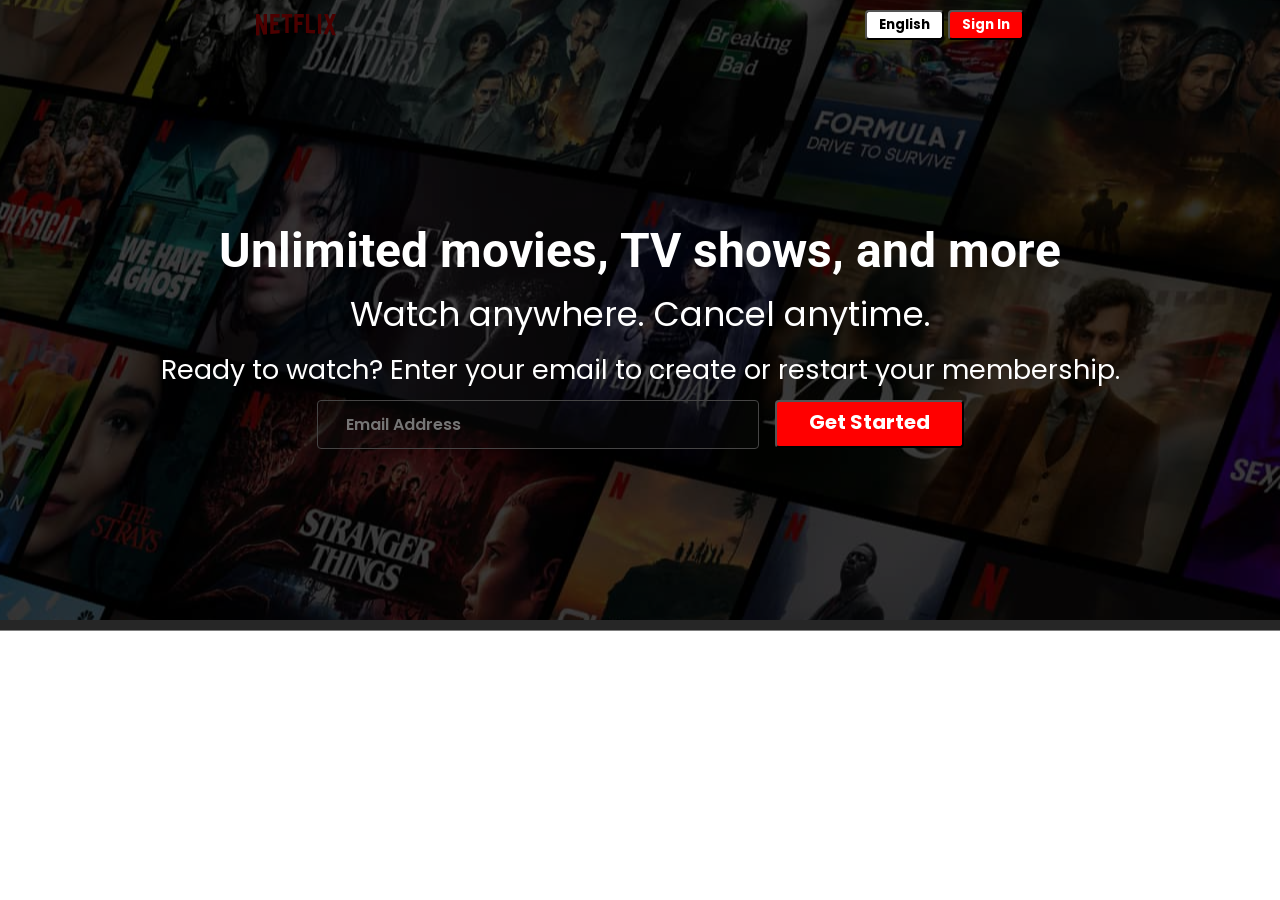
==== Netflix Clone project/index.html @ 9e1137ef "Netflix" ====
<!DOCTYPE html>
<html lang="en">

<head>
    <meta charset="UTF-8">
    <meta name="viewport" content="width=device-width, initial-scale=1.0">
    <title>Netflix - Watch TV Shows Online, Watch Movies Online</title>
    <link rel="stylesheet" href="style.css">
    <link rel="icon" href="favicon.ico" href="favicon.ico">
</head>

<body>
    <div class="main">
        <nav>
            <svg width="80px" viewBox="0 0 111 30" version="1.1" xmlns="http://www.w3.org/2000/svg"
                xmlns:xlink="http://www.w3.org/1999/xlink" aria-hidden="true" role="img" fill="red"
                class="default-ltr-cache-ag96qb">
                <g>
                    <path
                        d="M105.06233,14.2806261 L110.999156,30 C109.249227,29.7497422 107.500234,29.4366857 105.718437,29.1554972 L102.374168,20.4686475 L98.9371075,28.4375293 C97.2499766,28.1563408 95.5928391,28.061674 93.9057081,27.8432843 L99.9372012,14.0931671 L94.4680851,-5.68434189e-14 L99.5313525,-5.68434189e-14 L102.593495,7.87421502 L105.874965,-5.68434189e-14 L110.999156,-5.68434189e-14 L105.06233,14.2806261 Z M90.4686475,-5.68434189e-14 L85.8749649,-5.68434189e-14 L85.8749649,27.2499766 C87.3746368,27.3437061 88.9371075,27.4055675 90.4686475,27.5930265 L90.4686475,-5.68434189e-14 Z M81.9055207,26.93692 C77.7186241,26.6557316 73.5307901,26.4064111 69.250164,26.3117443 L69.250164,-5.68434189e-14 L73.9366389,-5.68434189e-14 L73.9366389,21.8745899 C76.6248008,21.9373887 79.3120255,22.1557784 81.9055207,22.2804387 L81.9055207,26.93692 Z M64.2496954,10.6561065 L64.2496954,15.3435186 L57.8442216,15.3435186 L57.8442216,25.9996251 L53.2186709,25.9996251 L53.2186709,-5.68434189e-14 L66.3436123,-5.68434189e-14 L66.3436123,4.68741213 L57.8442216,4.68741213 L57.8442216,10.6561065 L64.2496954,10.6561065 Z M45.3435186,4.68741213 L45.3435186,26.2498828 C43.7810479,26.2498828 42.1876465,26.2498828 40.6561065,26.3117443 L40.6561065,4.68741213 L35.8121661,4.68741213 L35.8121661,-5.68434189e-14 L50.2183897,-5.68434189e-14 L50.2183897,4.68741213 L45.3435186,4.68741213 Z M30.749836,15.5928391 C28.687787,15.5928391 26.2498828,15.5928391 24.4999531,15.6875059 L24.4999531,22.6562939 C27.2499766,22.4678976 30,22.2495079 32.7809542,22.1557784 L32.7809542,26.6557316 L19.812541,27.6876933 L19.812541,-5.68434189e-14 L32.7809542,-5.68434189e-14 L32.7809542,4.68741213 L24.4999531,4.68741213 L24.4999531,10.9991564 C26.3126816,10.9991564 29.0936358,10.9054269 30.749836,10.9054269 L30.749836,15.5928391 Z M4.78114163,12.9684132 L4.78114163,29.3429562 C3.09401069,29.5313525 1.59340144,29.7497422 0,30 L0,-5.68434189e-14 L4.4690224,-5.68434189e-14 L10.562377,17.0315868 L10.562377,-5.68434189e-14 L15.2497891,-5.68434189e-14 L15.2497891,28.061674 C13.5935889,28.3437998 11.906458,28.4375293 10.1246602,28.6868498 L4.78114163,12.9684132 Z">
                    </path>
                </g>
            </svg>
            <div>
                <button class="btn ">English</button>
                <button class="btn btn-red-sm">Sign In</button>
            </div>
        </nav>
        <div class="box"></div>
        <div class="hero">
            <span> Unlimited movies, TV shows, and more
            </span>
            <span> Watch anywhere. Cancel anytime.
            </span>
            <span> Ready to watch? Enter your email to create or restart your membership.
            </span>
            <div class="hero-buttons">
                <input type="text" placeholder="Email Address">
                <button class="btn btn-red">Get Started</button>
            </div>
        </div>

        <div class="sepration">
        </div>

    </div>
</body>

</html>
---- Netflix Clone project/style.css ----
/* @import url('https://fonts.googleapis.com/css2?family=Martel+Sans:wght@200;300;400;600;700;800;900&family=Poppins:ital,wght@0,100;0,200;0,300;0,400;0,500;0,600;0,700;0,800;0,900;1,100;1,200;1,300;1,400;1,500;1,600;1,700;1,800;1,900&family=Roboto:ital,wght@0,100..900;1,100..900&display=swap'); */

@import url('https://fonts.googleapis.com/css2?family=Martel+Sans:wght@200;300;400;600;700;800;900&family=Poppins:ital,wght@0,100;0,200;0,300;0,400;0,500;0,600;0,700;0,800;0,900;1,100;1,200;1,300;1,400;1,500;1,600;1,700;1,800;1,900&family=Roboto:ital,wght@0,100..900;1,100..900&display=swap');


* {
    font-family: "Poppins", sans-serif;
    padding: 0;
    margin: 0;
}

.main {
    background-image: url(assets/images/bg.jpg);
    height: 70vh;
    position: relative;
    background-position: center center;
    background-size: (1200px, 100vw);
    background-repeat: no-repeat;
}

.main .box {
    height: 70vh;
    width: 100%;
    opacity: 0.70;
    background-color: black;
    position: absolute;
    top: 0;
}

nav {
    display: flex;
    max-width: 60vw;
    justify-content: space-between;
    margin: auto;
    align-items: center;
    height: 50px;
}

nav img {
    color: red;
    width: 114px;
    position: relative;
    z-index: 10;
}

nav button {
    position: relative;
    z-index: 10;
}

.hero {
    font-family: "Segoe UI", Roboto, Ubuntu, sans-serif;
    height: calc(100% - 60px);
    display: flex;
    justify-content: center;
    align-items: center;
    flex-direction: column;
    color: white;
    position: relative;
    gap: 10px;
    padding: 0 30px;

}

.hero> :nth-child(1) {
    font-family: "Roboto", sans-serif;
    font-weight: bolder;
    font-size: 48px;
    text-align: center;

}

.hero> :nth-child(2) {
    font-weight: 400;
    font-size: 34px;
    text-align: center;

}

.hero> :nth-child(3) {
    font-weight: 400;
    font-size: 27px;
    text-align: center;
}

.sepration {
    height: 11px;
    background-color: gray;
}

.btn {
    padding: 3px 12px;
    background-color: white;
    font-weight: bold;
    border-radius: 4px;
}

.btn-red {
    color: white;
    background-color: red;
    padding: 5px 32px 9px;
    border-radius: 4px;
    font-size: 20px;

}

.btn-red-sm {
    color: white;
    background-color: red;
}

.hero-buttons{
    display: flex;
    align-items: center;
    justify-content: center;
    gap: 16px;
}

.main input {
    padding: 11px 97px 11px 28px;
    font-weight: 600;
    border-radius: 4px;
    font-size: 16px;
    background-color: rgba(23, 23, 23, 0.2);
    border: 1px solid  rgb(70, 69, 69);
}









/* https://web.archive.org/web/20231117000621/https://www.netflix.com/ */
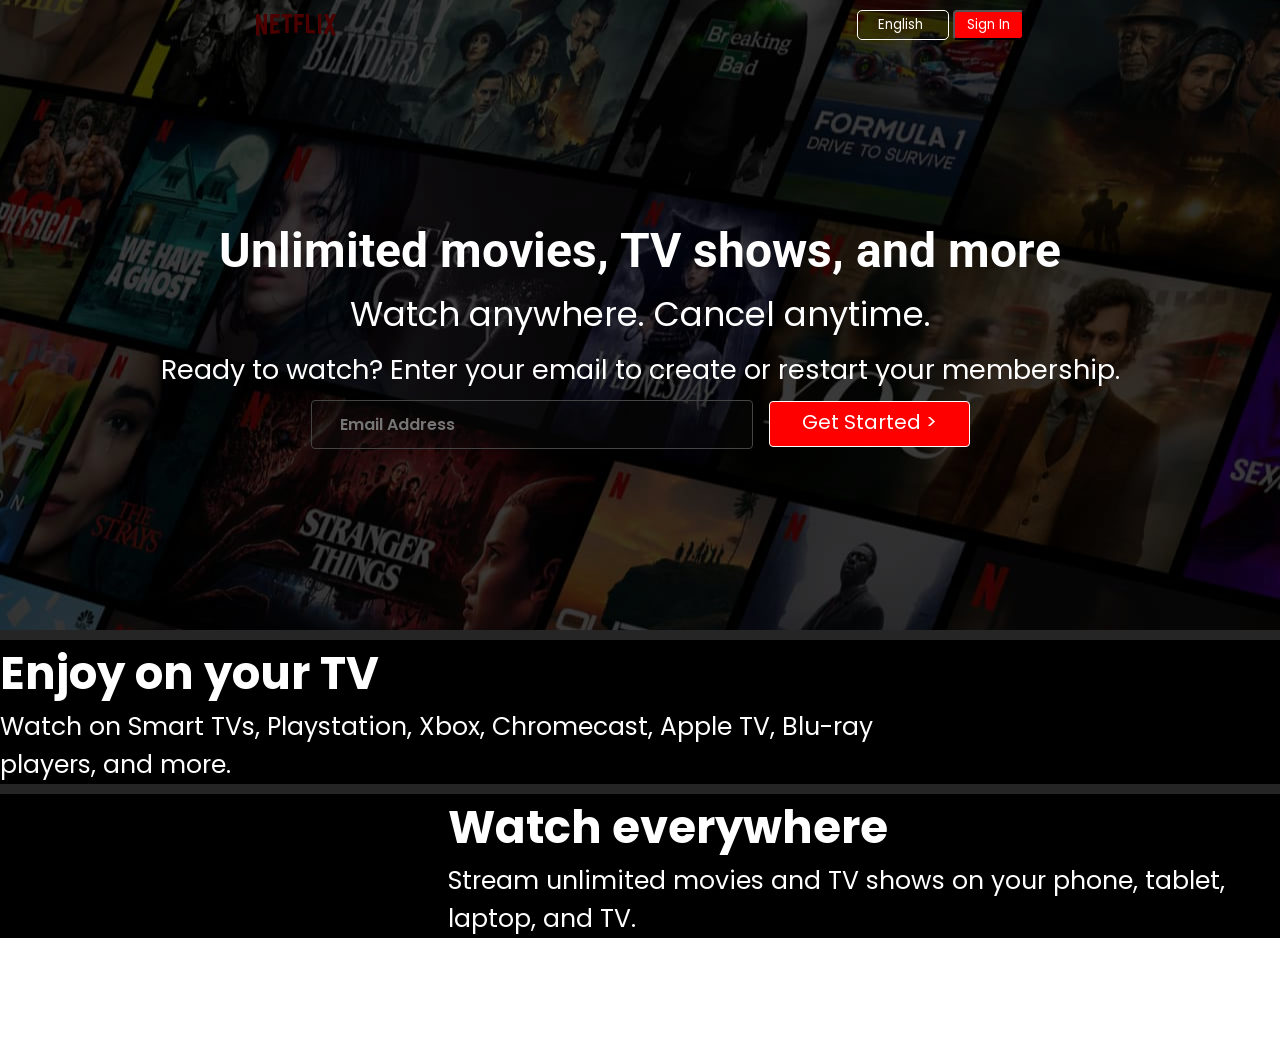
==== commit 0ac73430: "next page" ====
--- a/Netflix Clone project/index.html
+++ b/Netflix Clone project/index.html
@@ -23,7 +23,7 @@
             </svg>
             <div>
                 <button class="btn ">English</button>
-                <button class="btn btn-red-sm">Sign In</button>
+                <button class=" btn-red-sm">Sign In</button>
             </div>
         </nav>
         <div class="box"></div>
@@ -36,14 +36,36 @@
             </span>
             <div class="hero-buttons">
                 <input type="text" placeholder="Email Address">
-                <button class="btn btn-red">Get Started</button>
+                <button class="btn btn-red">Get Started &gt;</button>
             </div>
         </div>
+</div>
+        <div class="sepration"></div>
+    <section class="first">
+        <div>
+            <span> Enjoy on your TV </span>
+            <span>Watch on Smart TVs, Playstation, Xbox, Chromecast, Apple TV, Blu-ray players, and more.
+            </span>
+        </div>
+        <div class="secimg">
+            <img src="https://web.archive.org/web/20231117000621im_/https://assets.nflxext.com/ffe/siteui/acquisition/ourStory/fuji/desktop/tv.png"
+                alt="">
+            <video src="https://web.archive.org/web/20231117000622im_/https://assets.nflxext.com/ffe/siteui/acquisition/ourStory/fuji/desktop/video-tv-0819.m4v" autoplay loop muted></video>
+        </div>
+    </section>
+    <div class="sepration"></div>
 
-        <div class="sepration">
-        </div>
+    <section class="second">
+       <div class="secimg2">
+        <img src="https://web.archive.org/web/20231117000621im_/https://assets.nflxext.com/ffe/siteui/acquisition/ourStory/fuji/desktop/device-pile.png" alt="">
+        <video src="https://web.archive.org/web/20231117000621im_/https://assets.nflxext.com/ffe/siteui/acquisition/ourStory/fuji/desktop/video-devices.m4v" autoplay loop muted></video>
+       </div>
+       <div>
+        <span>Watch everywhere</span>
+        <span>Stream unlimited movies and TV shows on your phone, tablet, laptop, and TV.</span>
+       </div>
+    </section>
 
-    </div>
 </body>
 
 </html>
--- a/Netflix Clone project/style.css
+++ b/Netflix Clone project/style.css
@@ -84,15 +84,18 @@
 }
 
 .sepration {
-    height: 11px;
-    background-color: gray;
+    height: 10px;
+    background-color: rgb(37, 37, 37);
 }
 
 .btn {
-    padding: 3px 12px;
-    background-color: white;
-    font-weight: bold;
-    border-radius: 4px;
+    background-color: rgba(255, 255, 255, 0);
+    color: white;
+    padding: 4px 25px 4px 20px;
+    font-weight: 400;
+    border-radius: 5px;
+    cursor: pointer;
+    border: 0.2px solid white;
 }
 
 .btn-red {
@@ -107,9 +110,13 @@
 .btn-red-sm {
     color: white;
     background-color: red;
-}
-
-.hero-buttons{
+    font-weight: 400;
+    border-radius: 4px;
+    cursor: pointer;
+    padding: 3px 12px 3px 12px;
+}
+
+.hero-buttons {
     display: flex;
     align-items: center;
     justify-content: center;
@@ -122,12 +129,96 @@
     border-radius: 4px;
     font-size: 16px;
     background-color: rgba(23, 23, 23, 0.2);
-    border: 1px solid  rgb(70, 69, 69);
-}
-
-
-
-
+    border: 1px solid rgb(70, 69, 69);
+    color: white;
+}
+
+.first {
+    align-items: center;
+    display: flex;
+    justify-content: center;
+    background-color: black;
+    color: white;
+    margin: auto;
+}
+
+
+section.first>div {
+    display: flex;
+    flex-direction: column;
+}
+
+.first>div :first-child {
+    font-size: 45px;
+    font-weight: bolder;
+}
+
+.first>div :nth-child(2) {
+    font-size: 25px;
+    align-items: center;
+}
+
+
+
+.secimg {
+    position: relative;
+}
+
+.secimg img {
+    width: 30vw;
+    position: relative;
+    z-index: 10;
+}
+
+.secimg video {
+    position: absolute;
+    top: 80px;
+    right: 71px;
+    width: 22vw;
+}
+
+
+.second {
+    align-items: center;
+    display: flex;
+    justify-content: center;
+    background-color: black;
+    color: white;
+    margin: auto;
+}
+
+
+section.second>div {
+    display: flex;
+    flex-direction: column;
+}
+
+.second>div :first-child {
+    font-size: 45px;
+    font-weight: bolder;
+}
+
+.second>div :nth-child(2) {
+    font-size: 25px;
+    align-items: center;
+}
+
+.secimg2 {
+    position: relative;
+}
+
+.secimg2 img {
+    width: 35vw;
+    position: relative;
+    z-index: 10;
+}
+
+.secimg2 video {
+    position: absolute;
+    top: 42px;
+    right: 105px;
+    width: 22vw; 
+}
 
 
 
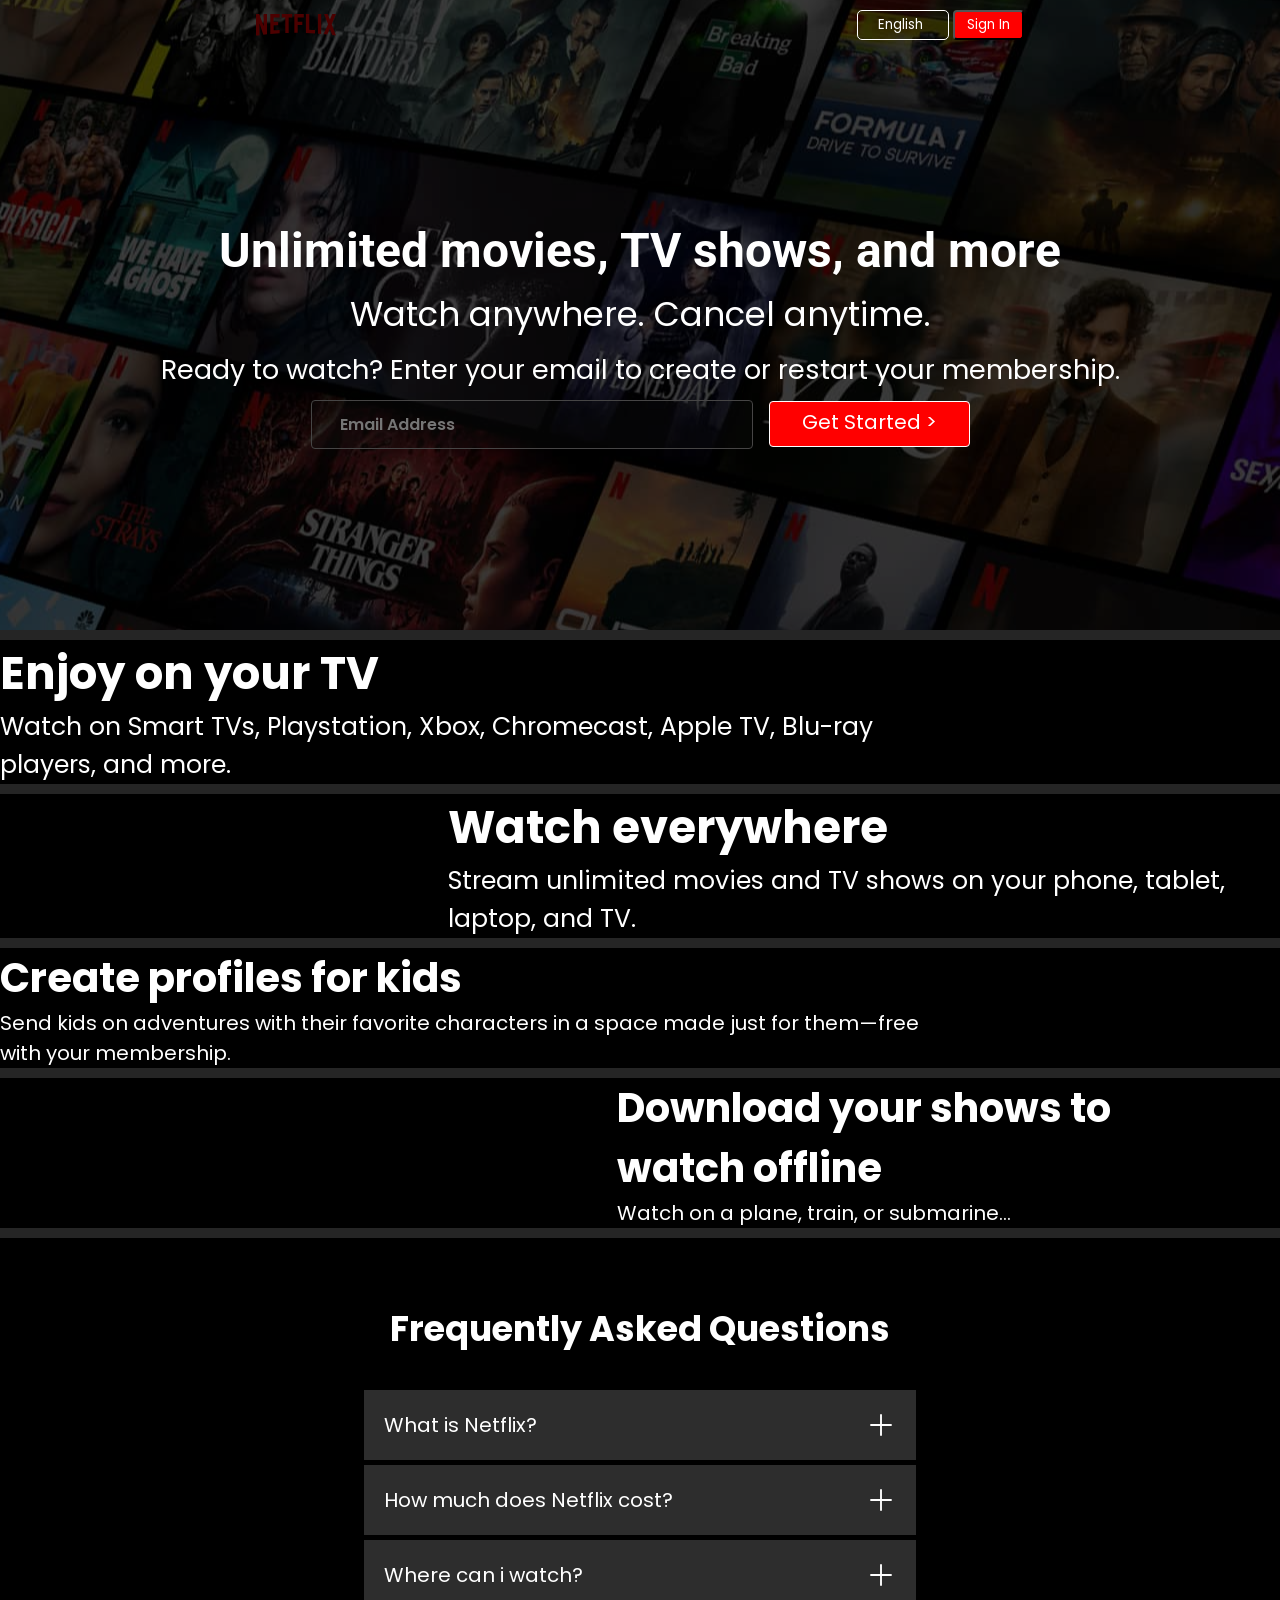
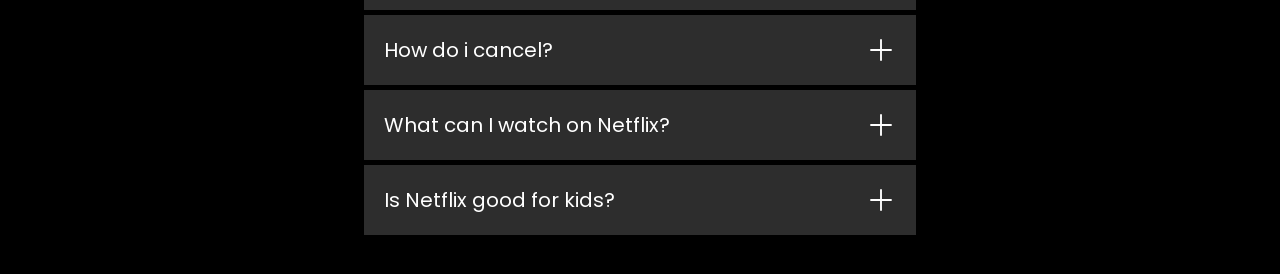
==== commit ed087114: "second last page" ====
--- a/Netflix Clone project/index.html
+++ b/Netflix Clone project/index.html
@@ -39,8 +39,8 @@
                 <button class="btn btn-red">Get Started &gt;</button>
             </div>
         </div>
-</div>
-        <div class="sepration"></div>
+    </div>
+    <div class="sepration"></div>
     <section class="first">
         <div>
             <span> Enjoy on your TV </span>
@@ -50,21 +50,96 @@
         <div class="secimg">
             <img src="https://web.archive.org/web/20231117000621im_/https://assets.nflxext.com/ffe/siteui/acquisition/ourStory/fuji/desktop/tv.png"
                 alt="">
-            <video src="https://web.archive.org/web/20231117000622im_/https://assets.nflxext.com/ffe/siteui/acquisition/ourStory/fuji/desktop/video-tv-0819.m4v" autoplay loop muted></video>
+            <video
+                src="https://web.archive.org/web/20231117000622im_/https://assets.nflxext.com/ffe/siteui/acquisition/ourStory/fuji/desktop/video-tv-0819.m4v"
+                autoplay loop muted></video>
         </div>
     </section>
     <div class="sepration"></div>
 
     <section class="second">
-       <div class="secimg2">
-        <img src="https://web.archive.org/web/20231117000621im_/https://assets.nflxext.com/ffe/siteui/acquisition/ourStory/fuji/desktop/device-pile.png" alt="">
-        <video src="https://web.archive.org/web/20231117000621im_/https://assets.nflxext.com/ffe/siteui/acquisition/ourStory/fuji/desktop/video-devices.m4v" autoplay loop muted></video>
-       </div>
-       <div>
-        <span>Watch everywhere</span>
-        <span>Stream unlimited movies and TV shows on your phone, tablet, laptop, and TV.</span>
-       </div>
+        <div class="secimg2">
+            <img src="https://web.archive.org/web/20231117000621im_/https://assets.nflxext.com/ffe/siteui/acquisition/ourStory/fuji/desktop/device-pile.png"
+                alt="">
+            <video
+                src="https://web.archive.org/web/20231117000621im_/https://assets.nflxext.com/ffe/siteui/acquisition/ourStory/fuji/desktop/video-devices.m4v"
+                autoplay loop muted></video>
+        </div>
+        <div>
+            <span>Watch everywhere</span>
+            <span>Stream unlimited movies and TV shows on your phone, tablet, laptop, and TV.</span>
+        </div>
     </section>
+    <div class="sepration"></div>
+    <section class="Third">
+        <div>
+            <span> Create profiles for kids</span>
+            <span>Send kids on adventures with their favorite characters in a space made just for them—free with your
+                membership.</span>
+        </div>
+        <div class="secimg3">
+            <img src="https://web.archive.org/web/20231117000621im_/https://occ-0-2218-116.1.nflxso.net/dnm/api/v6/19OhWN2dO19C9txTON9tvTFtefw/AAAABejKYujIIDQciqmGJJ8BtXkYKKTi5jiqexltvN1YmvXYIfX8B9CYwooUSIzOKneblRFthZAFsYLMgKMyNfeHwk16DmEkpIIcb6A3.png?r=f55"
+                alt="">
+        </div>
+    </section>
+
+    <div class="sepration"></div>
+
+    <section class="fourth">
+        <div class="secimg4">
+            <img src="https://web.archive.org/web/20231117000621im_/https://assets.nflxext.com/ffe/siteui/acquisition/ourStory/fuji/desktop/mobile-0819.jpg"
+                alt="">
+        </div>
+        <div>
+            <span>Download your shows to <br> watch offline </span>
+            <span>Watch on a plane, train, or submarine...</span>
+        </div>
+    </section>
+    <div class="sepration"></div>
+
+
+    <section class="faq">
+        <h2>Frequently Asked Questions</h2>
+        <div class="faqbox">What is Netflix?
+            <svg xmlns="http://www.w3.org/2000/svg" width="30" height="30" viewBox="0 0 24 24">
+                <path fill="none" stroke="currentColor" stroke-linecap="round" stroke-linejoin="round"
+                    stroke-width="1.5" d="M12 4v16m8-8H4" color="currentColor" />
+            </svg>
+        </div>
+        <div class="faqbox">How much does Netflix cost?
+            <svg xmlns="http://www.w3.org/2000/svg" width="30" height="30" viewBox="0 0 24 24">
+                <path fill="white" stroke="currentColor" stroke-linecap="round" stroke-linejoin="round"
+                    stroke-width="1.5" d="M12 4v16m8-8H4" color="currentColor" />
+            </svg>
+        </div>
+        <div class="faqbox">Where can i watch?
+            <svg xmlns="http://www.w3.org/2000/svg" width="30" height="30" viewBox="0 0 24 24">
+                <path fill="none" stroke="currentColor" stroke-linecap="round" stroke-linejoin="round"
+                    stroke-width="1.5" d="M12 4v16m8-8H4" color="currentColor" />
+            </svg>
+        </div>
+        <div class="faqbox">How do i cancel?
+            <svg xmlns="http://www.w3.org/2000/svg" width="30" height="30" viewBox="0 0 24 24">
+                <path fill="none" stroke="currentColor" stroke-linecap="round" stroke-linejoin="round"
+                    stroke-width="1.5" d="M12 4v16m8-8H4" color="currentColor" />
+            </svg>
+        </div>
+        <div class="faqbox">What can I watch on Netflix?
+
+            <svg xmlns="http://www.w3.org/2000/svg" width="30" height="30" viewBox="0 0 24 24">
+                <path fill="none" stroke="currentColor" stroke-linecap="round" stroke-linejoin="round"
+                    stroke-width="1.5" d="M12 4v16m8-8H4" color="currentColor" />
+            </svg>
+        </div>
+        <div class="faqbox">Is Netflix good for kids?
+            <svg xmlns="http://www.w3.org/2000/svg" width="30" height="30" viewBox="0 0 24 24">
+                <path fill="none" stroke="currentColor" stroke-linecap="round" stroke-linejoin="round"
+                    stroke-width="1.5" d="M12 4v16m8-8H4" color="currentColor" />
+            </svg>
+        </div>
+
+    </section>
+
 
 </body>
 
--- a/Netflix Clone project/style.css
+++ b/Netflix Clone project/style.css
@@ -217,11 +217,94 @@
     position: absolute;
     top: 42px;
     right: 105px;
-    width: 22vw; 
-}
-
-
-
+    width: 22vw;
+}
+
+.Third {
+    align-items: center;
+    display: flex;
+    justify-content: center;
+    background-color: black;
+    color: white;
+    margin: auto;
+}
+
+section.Third>div {
+    display: flex;
+    flex-direction: column;
+}
+
+.Third>div :first-child {
+    font-size: 40px;
+    font-weight: bolder;
+}
+
+.Third>div :nth-child(2) {
+    font-size: 20px;
+    align-items: center;
+}
+
+.secimg3 {
+    width: 35vw;
+}
+
+
+.fourth {
+    align-items: center;
+    display: flex;
+    justify-content: center;
+    background-color: black;
+    color: white;
+    margin: auto;
+}
+
+.secimg4 {
+    width: 35vw;
+}
+
+section.fourth>div {
+    display: flex;
+    flex-direction: column;
+}
+
+.fourth>div :first-child {
+    font-size: 40px;
+    font-weight: bolder;
+}
+
+.fourth>div :nth-child(2) {
+    font-size: 20px;
+    align-items: center;
+}
+
+.faq{
+    background-color:  black;
+    color: white;
+    padding: 34px;
+}
+
+.faq h2{
+    text-align: center;
+    padding: 30px;
+    font-size: 35px
+}
+
+.faqbox:hover {
+    background-color: rgb(100, 94, 94)
+}
+
+.faqbox {
+    display: flex;
+    transition: all 1s ease-out;
+    justify-content: space-between;
+    background-color: #2d2d2d;
+    padding: 20px;
+    width: 100%;
+    max-width: 40vw;
+    margin: 5px auto;
+    font-size: 20px;
+    cursor: pointer;
+}
 
 
 /* https://web.archive.org/web/20231117000621/https://www.netflix.com/ */
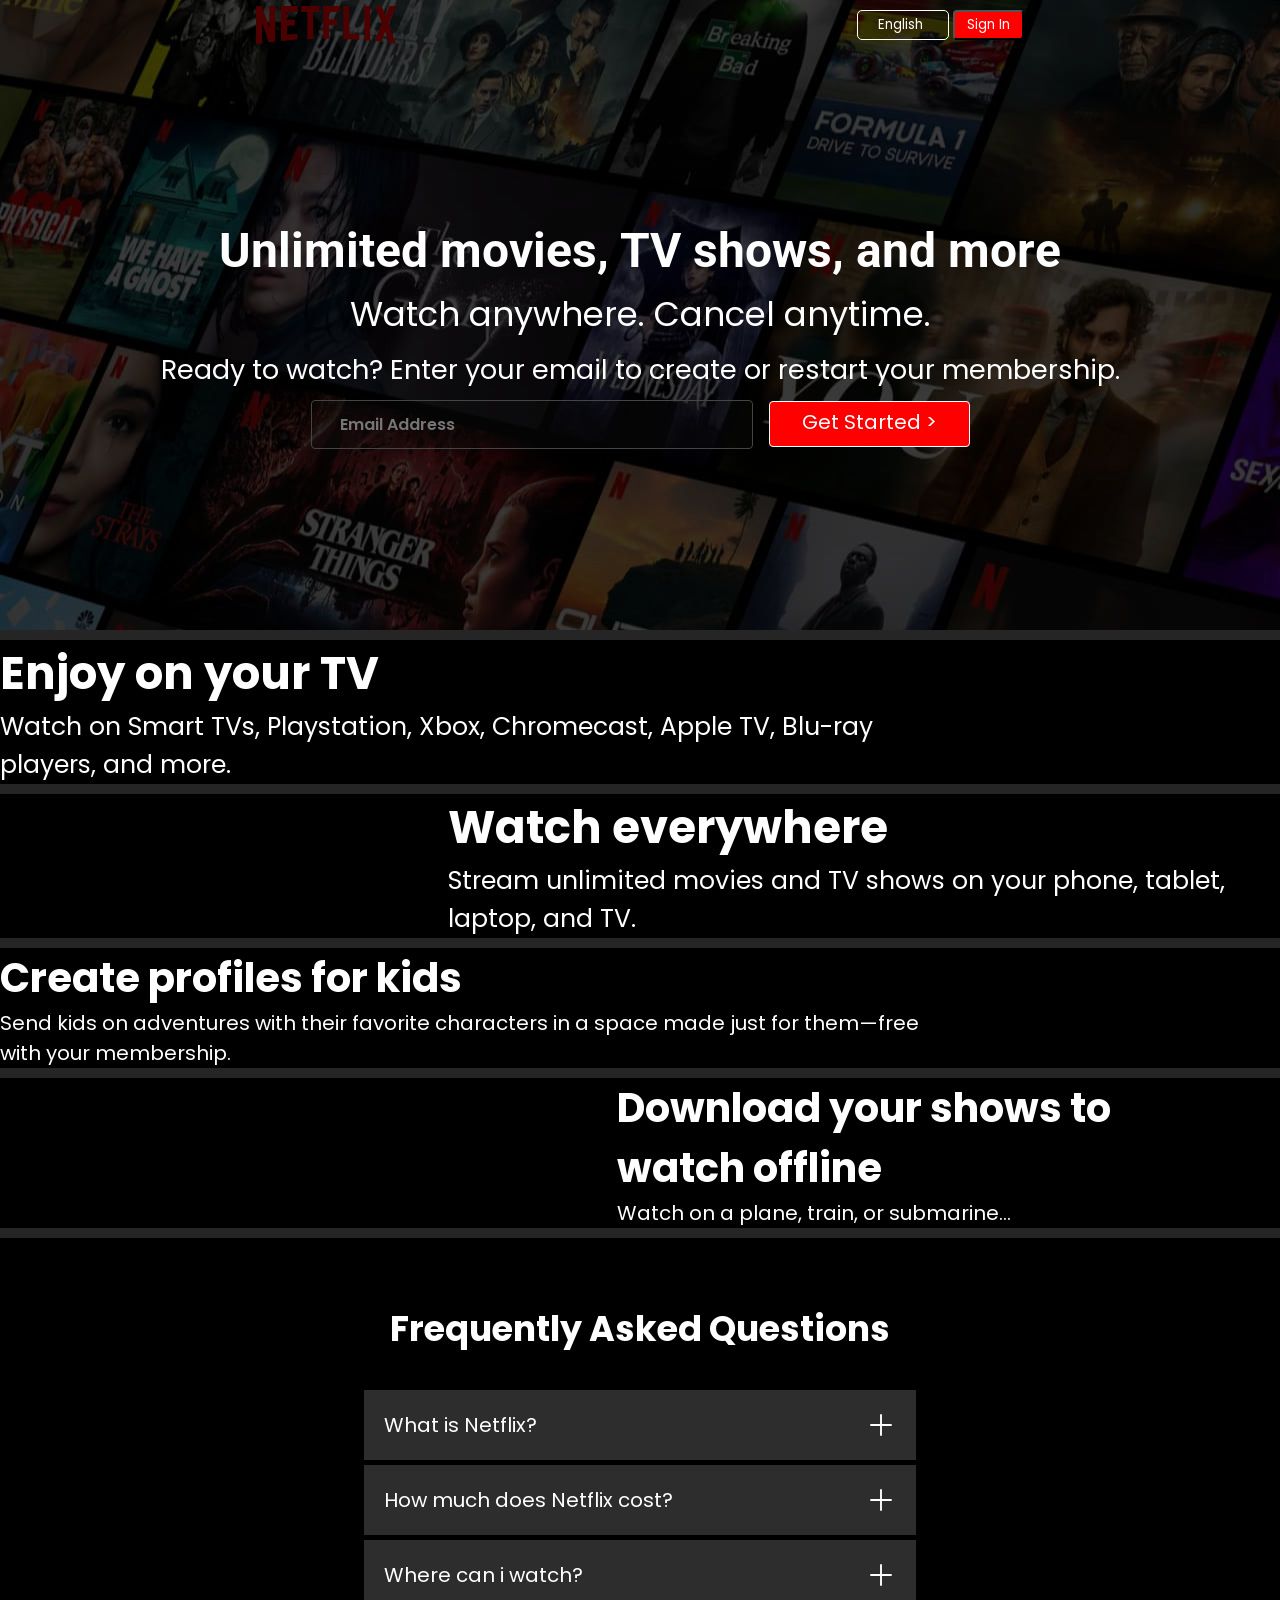
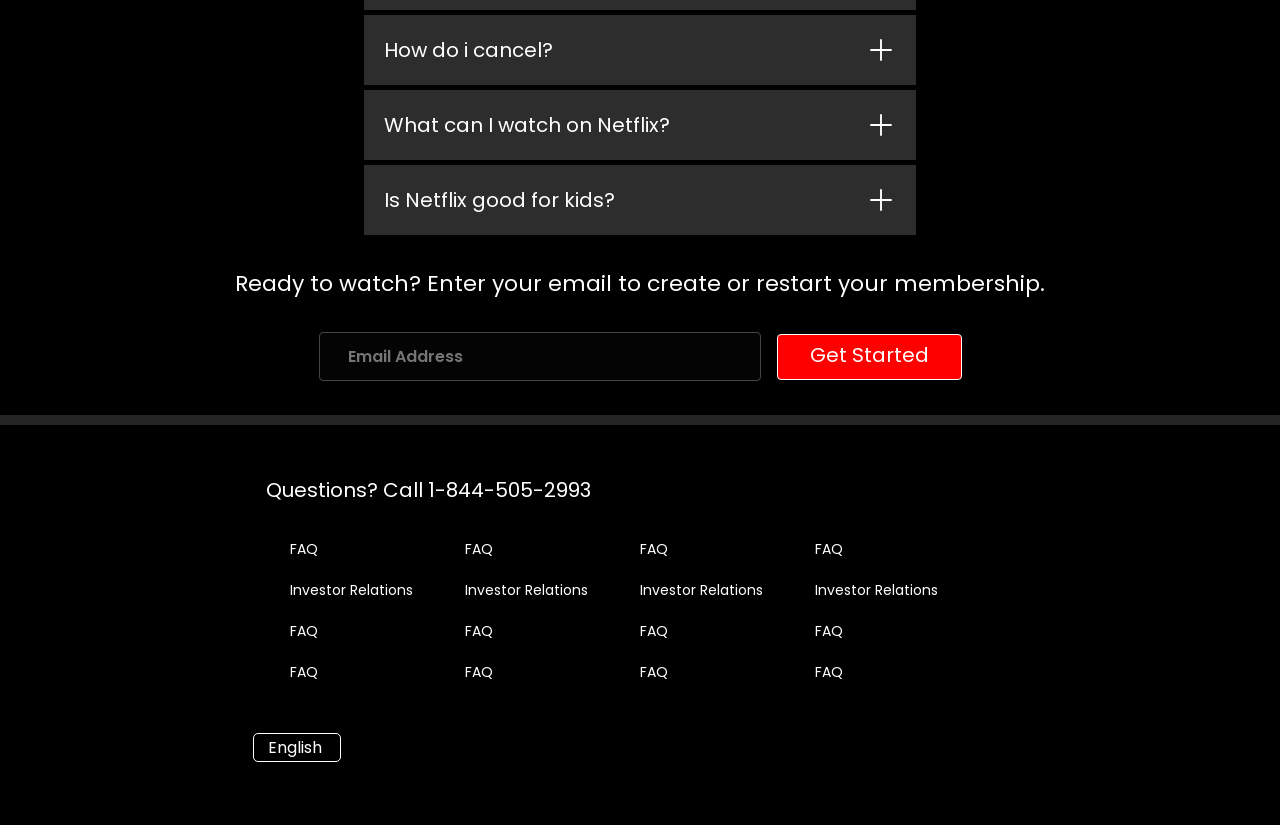
==== commit 7c735995: "Done" ====
--- a/Netflix Clone project/index.html
+++ b/Netflix Clone project/index.html
@@ -12,7 +12,7 @@
 <body>
     <div class="main">
         <nav>
-            <svg width="80px" viewBox="0 0 111 30" version="1.1" xmlns="http://www.w3.org/2000/svg"
+            <svg width="140px" viewBox="0 0 111 30" version="1.1" xmlns="http://www.w3.org/2000/svg"
                 xmlns:xlink="http://www.w3.org/1999/xlink" aria-hidden="true" role="img" fill="red"
                 class="default-ltr-cache-ag96qb">
                 <g>
@@ -137,10 +137,56 @@
                     stroke-width="1.5" d="M12 4v16m8-8H4" color="currentColor" />
             </svg>
         </div>
+        <div class="secbtn" >Ready to watch? Enter your email to create or restart your membership.</div>
+        <div class="hero-buttons">
+            <input type="text" placeholder="Email Address">
+            <button class="btn btn-red">Get Started</button>
+        </div>
+
 
     </section>
 
 
+        <div class="sepration"></div>
+
+        <section class="last-page">
+
+        <footer>
+            <span>
+            Questions? Call 1-844-505-2993
+            </span>
+            <div class="footer">
+            <div class="footer-item">
+                <a href="faq">FAQ</a>
+                <a href="faq">Investor Relations</a>
+                <a href="faq">FAQ</a>
+                <a href="faq">FAQ</a>
+            </div>
+
+            <div class="footer-item">
+                <a href="faq">FAQ</a>
+                <a href="faq">Investor Relations</a>
+                <a href="faq">FAQ</a>
+                <a href="faq">FAQ</a>
+            </div>
+
+            <div class="footer-item">
+                <a href="faq">FAQ</a>
+                <a href="faq">Investor Relations</a>
+                <a href="faq">FAQ</a>
+                <a href="faq">FAQ</a>
+            </div>
+
+            <div class="footer-item">
+                <a href="faq">FAQ</a>
+                <a href="faq">Investor Relations</a>
+                <a href="faq">FAQ</a>
+                <a href="faq">FAQ</a>
+            </div>
+            </div>
+            <div class="btn-end">English</div>
+        </footer>
+        </section>
 </body>
 
 </html>
--- a/Netflix Clone project/style.css
+++ b/Netflix Clone project/style.css
@@ -26,6 +26,7 @@
     position: absolute;
     top: 0;
 }
+
 
 nav {
     display: flex;
@@ -277,13 +278,13 @@
     align-items: center;
 }
 
-.faq{
-    background-color:  black;
+.faq {
+    background-color: black;
     color: white;
     padding: 34px;
 }
 
-.faq h2{
+.faq h2 {
     text-align: center;
     padding: 30px;
     font-size: 35px
@@ -307,4 +308,68 @@
 }
 
 
+.last-page {
+    background-color: black;
+}
+
+footer {
+    color: white;
+    max-width: 60vw;
+    padding: auto;
+    margin: auto;
+    padding: 50px;
+    height: 300px;
+
+}
+
+.footer {
+    display: grid;
+    grid-template-columns: 1fr 1fr 1fr 1fr;
+    color: white;
+    padding: 34px;
+    /* background-color: black; */
+}
+
+footer span{
+    padding: 10px 10px ;
+    font-size: 20px;
+}
+
+.footer-item {
+    display: flex;
+    flex-direction: column;
+    text-decoration: none;
+    gap: 20px;
+}
+
+.footer a {
+    text-decoration: none;
+    font-size: 14px;
+    color: white;
+}
+
+.btn-end{
+    border: 1px solid white;
+    width: 58px;
+    padding: 1px 14px;
+    margin: 16px -3px;
+    border-radius: 5px;
+}
+
+input {
+    padding: 11px 97px 11px 28px;
+    font-weight: 600;
+    border-radius: 4px;
+    font-size: 16px;
+    background-color: rgba(23, 23, 23, 0.2);
+    border: 1px solid rgb(70, 69, 69);
+    color: white;
+}
+
+.secbtn {
+    margin: 32px 0;
+    text-align: center;
+    font-size: 22px;
+}
+
 /* https://web.archive.org/web/20231117000621/https://www.netflix.com/ */
